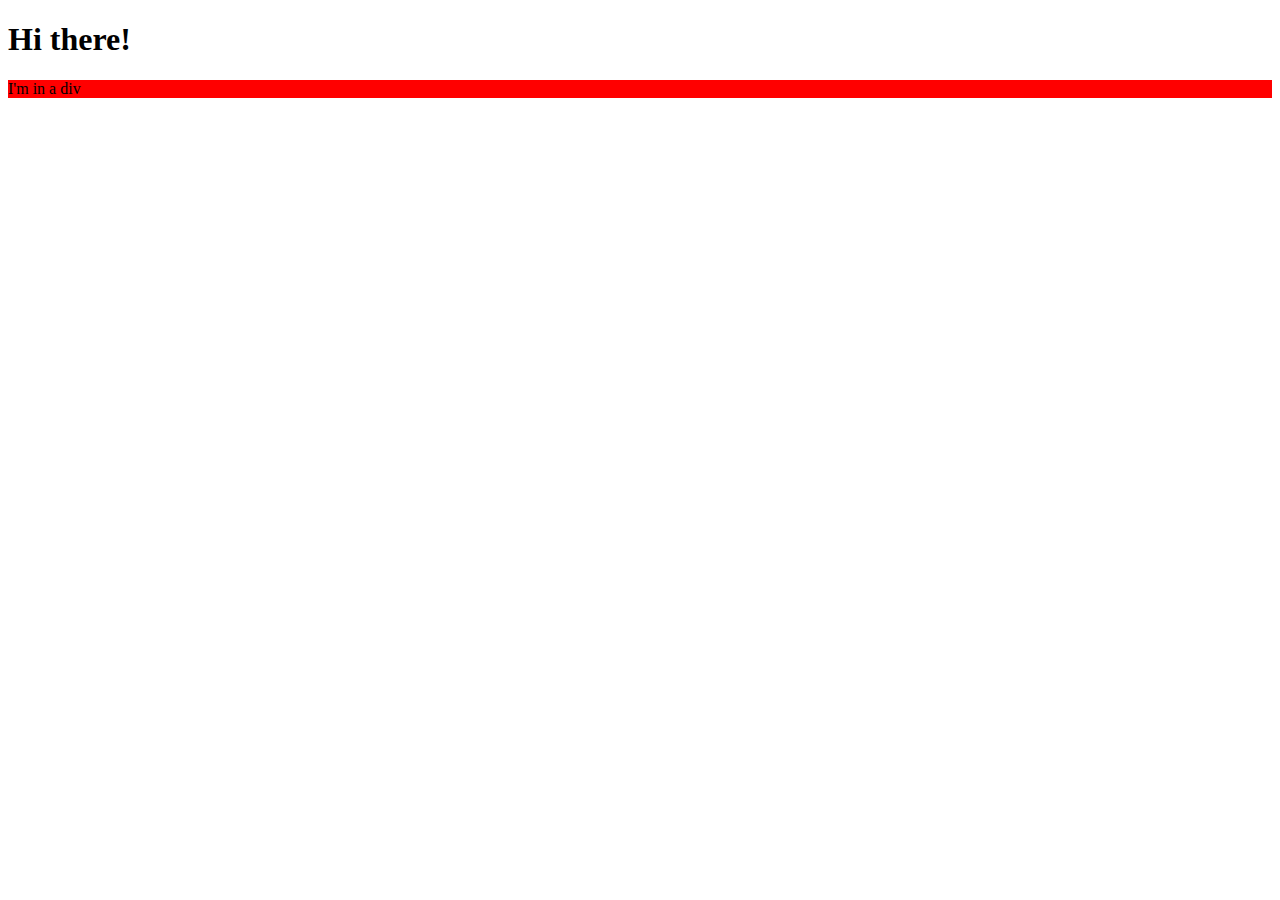
==== index.html @ df1813db "Created the folder structure, added the files and linked them" ====
<!DOCTYPE html>
<html lang="en">
<head>
    <meta charset="UTF-8">
    <title>Document</title>
    <link rel="stylesheet" href="styles.css">
</head>
<body>
    <h1>Hi there!</h1>
    <div class="placeholder">
        I'm in a div
    </div>
</body>
</html>
---- styles.css ----
.placeholder{
    background-color: red;
}
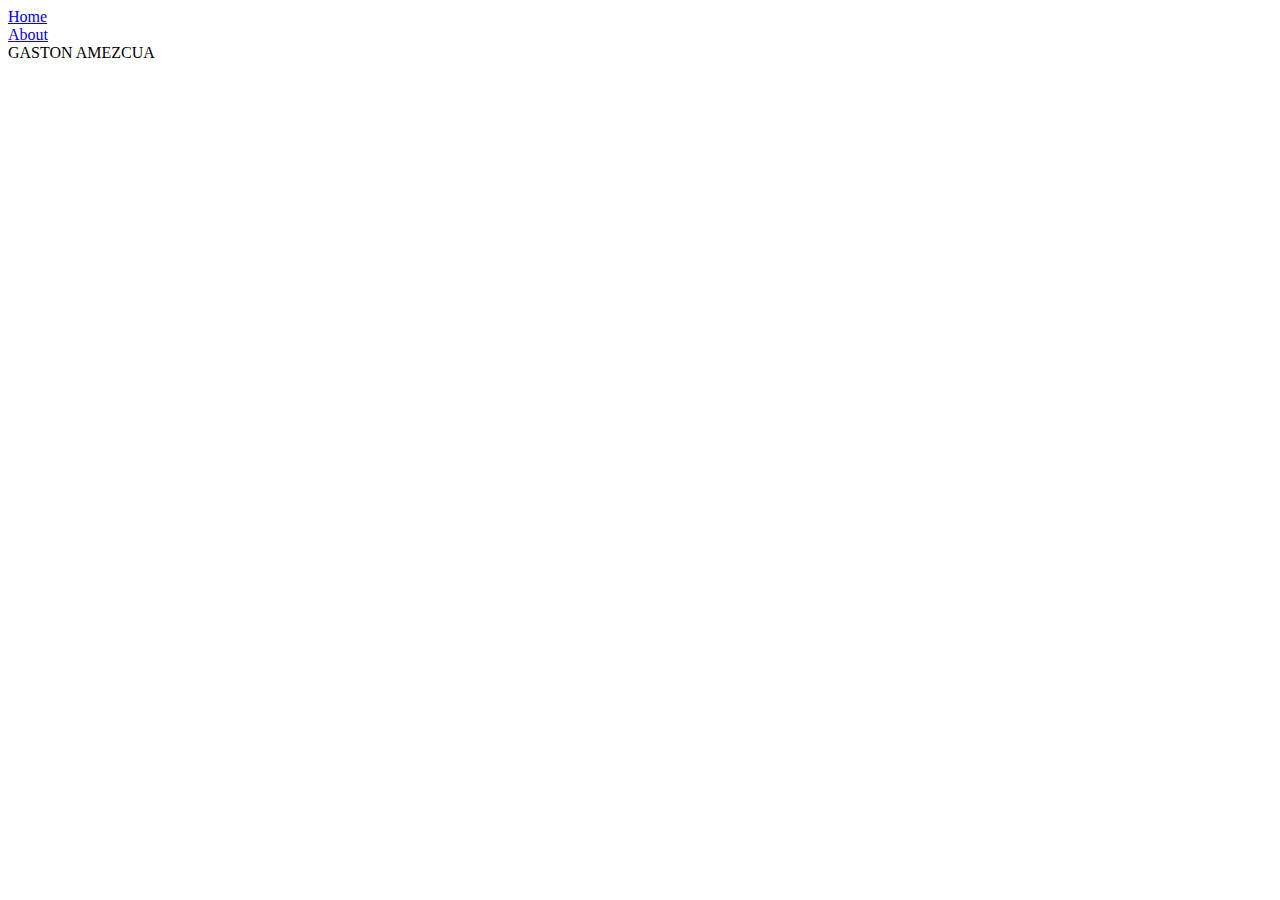
==== commit c7148d1a: "Created the div structure for the navbar" ====
--- a/index.html
+++ b/index.html
@@ -2,13 +2,28 @@
 <html lang="en">
 <head>
     <meta charset="UTF-8">
-    <title>Document</title>
+    <title>Portfolio Homepage</title>
     <link rel="stylesheet" href="styles.css">
 </head>
 <body>
-    <h1>Hi there!</h1>
-    <div class="placeholder">
-        I'm in a div
+    <div class="container">
+        <div class="nav-wrapper">
+            <div class="left-side">
+                <div class="nav-link-wrapper">
+                    <a href="index.html">Home</a>
+                </div>
+
+                <div class="nav-link-wrapper">
+                    <a href="about.html">About</a>
+                </div>
+            </div>
+            
+            <div class="right-side">
+                <div class="brand">
+                    <div>GASTON AMEZCUA</div>
+                </div>
+            </div>
+        </div>
     </div>
 </body>
 </html>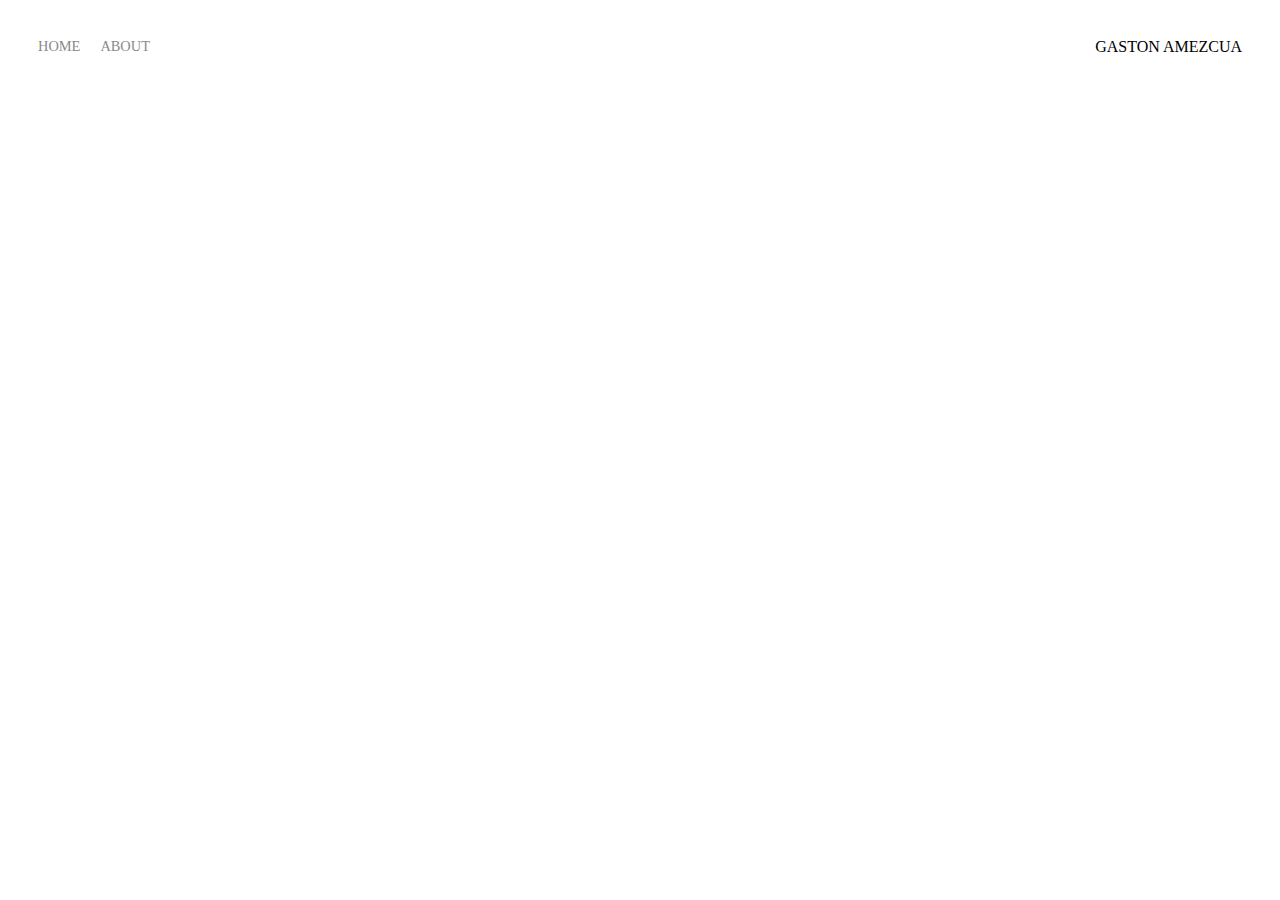
==== commit faa33389: "Added comments to the html and css files" ====
--- a/index.html
+++ b/index.html
@@ -2,23 +2,32 @@
 <html lang="en">
 <head>
     <meta charset="UTF-8">
+    <!--add the title to the home page-->
     <title>Portfolio Homepage</title>
+    <!--links the css style styles to the html page-->
     <link rel="stylesheet" href="styles.css">
 </head>
 <body>
+    <!--creates a main container holding the nav bar-->
     <div class="container">
+        <!--this div holds the left side hyperlinks and the 
+        right side name brand-->
         <div class="nav-wrapper">
+            <!--the left side div holds the hyperlinks on the left side-->
             <div class="left-side">
+                <!--this div holds the hypelink for the home page-->
                 <div class="nav-link-wrapper">
                     <a href="index.html">Home</a>
                 </div>
-
+                <!--this div hols the hyperlink for the about page-->
                 <div class="nav-link-wrapper">
                     <a href="about.html">About</a>
                 </div>
             </div>
             
+            <!--this div holds the right side name brand -->
             <div class="right-side">
+                <!--this div holds the name of the brand-->
                 <div class="brand">
                     <div>GASTON AMEZCUA</div>
                 </div>
--- a/styles.css
+++ b/styles.css
@@ -1,3 +1,60 @@
-.placeholder{
-    background-color: red;
+body {
+    margin: 0px;
+}
+
+/*add the style for the nav wrapper div
+using flexbox so they are side by side */
+.nav-wrapper {
+    display: flex;
+    justify-content: space-between;
+    padding: 38px;
+}
+
+/*this style adds flexbox on the left side div
+making this div display things side by side*/
+.left-side {
+    display: flex;
+}
+
+/*this style navigates from the nav wrapper
+to the left side using > and affects the divs 
+that are inside left side, it adds a marging,
+changes the font size to 90% and changes
+everything to uppercase*/
+.nav-wrapper > .left-side > div {
+    margin-right: 20px;
+    font-size: 0.9em;
+    text-transform: uppercase;
+}
+
+/*giving the nav link wrapper hyperlinks a height
+of 22px, changes the default html underline style to 
+1px solid transparent underline and a transition
+that changes every 0.5 seconds*/
+.nav-link-wrapper {
+    height: 22px;
+    border-bottom: 1px solid transparent;
+    transition: border-bottom 0.5s;
+}
+
+/*changes the nav link wrapper hyperlinks color
+to grey, takes away the underline with text decoration: none,
+but with the transition and the above style it changes color 
+every 0.5 seconds, NOTE: this specifically affects the a tag*/
+.nav-link-wrapper a {
+    color: #8a8a8a;
+    text-decoration: none;
+    transition: color 0.5s;
+}
+
+/*this style changes the underline to black, when you're
+hovering over the hyperlink */
+.nav-link-wrapper:hover {
+    border-bottom: 1px solid black;
+}
+
+/*this style changes the hyperlink text to black, when you're
+hovering over the hyperlink NOTE: this specifically affects the a tag*/
+.nav-link-wrapper a:hover {
+    color: black;
 }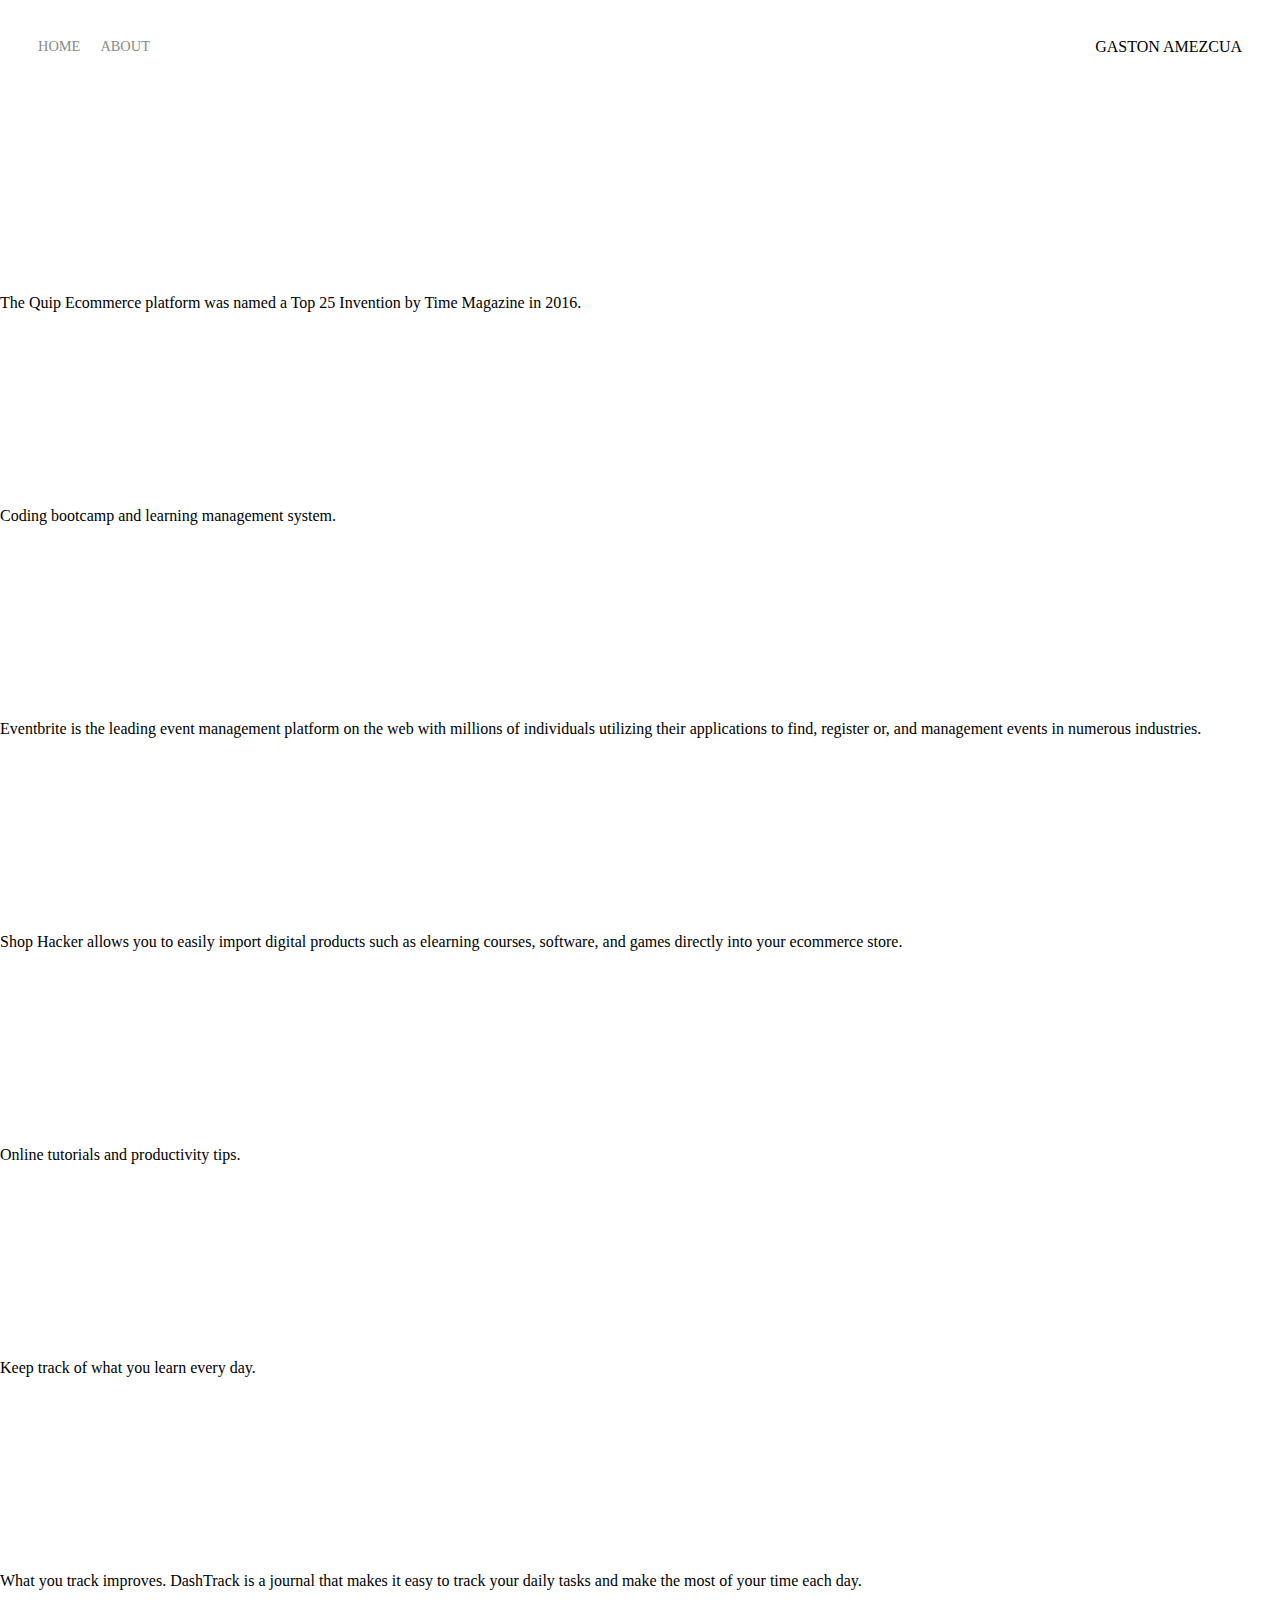
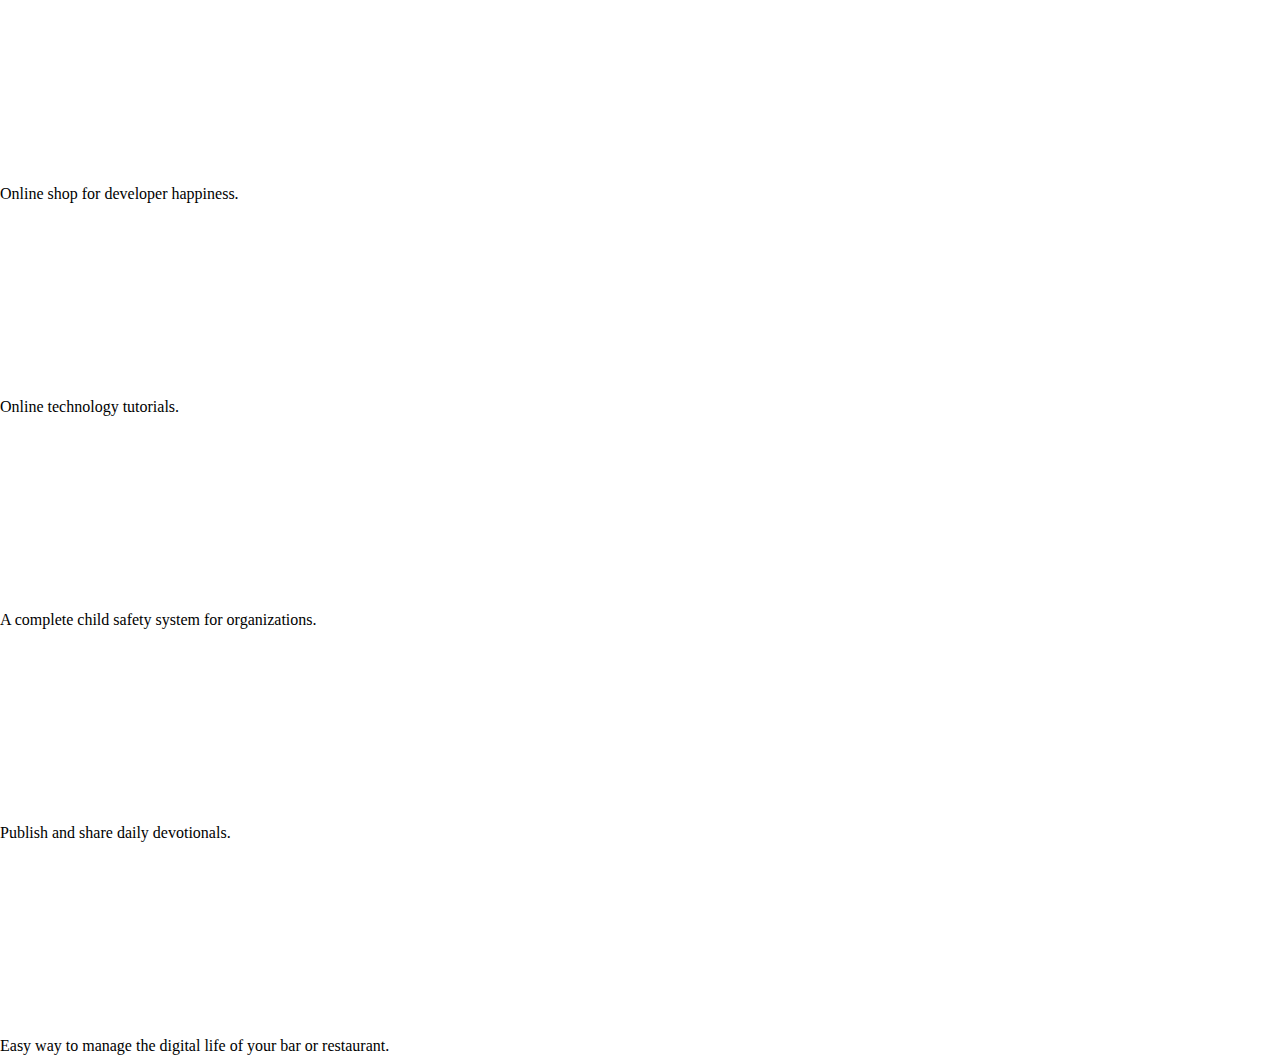
==== commit 8c212d7f: "Added some comments and created the div structure on html for the imgs" ====
--- a/index.html
+++ b/index.html
@@ -1,5 +1,6 @@
 <!DOCTYPE html>
 <html lang="en">
+
 <head>
     <meta charset="UTF-8">
     <!--add the title to the home page-->
@@ -7,6 +8,7 @@
     <!--links the css style styles to the html page-->
     <link rel="stylesheet" href="styles.css">
 </head>
+
 <body>
     <!--creates a main container holding the nav bar-->
     <div class="container">
@@ -24,7 +26,7 @@
                     <a href="about.html">About</a>
                 </div>
             </div>
-            
+
             <!--this div holds the right side name brand -->
             <div class="right-side">
                 <!--this div holds the name of the brand-->
@@ -33,6 +35,233 @@
                 </div>
             </div>
         </div>
+
+        <!--everything below the navbar will be the content wrapper-->
+        <div class="content-wrapper">
+            <!--this is what stores the collection of portfolio items-->
+            <div class="portfolio-items-wrapper">
+                <!--this is what stores a single portfolio item-->
+                <div class="portfolio-item-wrapper">
+                    <!--this div holds an image and have it as it's background NOTE: you use css code to make it a background img-->
+                    <div class="portfolio-img-background" style="background-image:url(images/portfolio1.jpg)"></div>
+                    <!--thid div will manage the logo that goes on top of the background image-->
+                    <div class="img-text-wrapper">
+                        <!--holds the logo-->
+                        <div class="logo-wrapper">
+                            <!--when you want use images inside html you use the img tag-->
+                            <img src="images/logos/quip.png">
+                        </div>
+                        <!--Creates the subtitle for the img-->
+                        <div class="subtitle">
+                            The Quip Ecommerce platform was named a Top 25 Invention by Time Magazine in 2016.
+                        </div>
+                    </div>
+                </div>
+
+                <!--this is what stores a single portfolio item-->
+                <div class="portfolio-item-wrapper">
+                    <!--this div holds an image and have it as it's background NOTE: you use css code to make it a background img-->
+                    <div class="portfolio-img-background" style="background-image:url(images/portfolio2.jpg)"></div>
+                    <!--thid div will manage the logo that goes on top of the background image-->
+                    <div class="img-text-wrapper">
+                        <!--holds the logo-->
+                        <div class="logo-wrapper">
+                            <!--when you want use images inside html you use the img tag-->
+                            <img src="images/logos/devcamp.png">
+                        </div>
+                        <!--Creates the subtitle for the img-->
+                        <div class="subtitle">
+                            Coding bootcamp and learning management system.
+                        </div>
+                    </div>
+                </div>
+
+                <!--this is what stores a single portfolio item-->
+                <div class="portfolio-item-wrapper">
+                    <!--this div holds an image and have it as it's background NOTE: you use css code to make it a background img-->
+                    <div class="portfolio-img-background" style="background-image:url(images/portfolio3.jpg)"></div>
+                    <!--thid div will manage the logo that goes on top of the background image-->
+                    <div class="img-text-wrapper">
+                        <!--holds the logo-->
+                        <div class="logo-wrapper">
+                            <!--when you want use images inside html you use the img tag-->
+                            <img src="images/logos/eventbrite.png">
+                        </div>
+                        <!--Creates the subtitle for the img-->
+                        <div class="subtitle">
+                            Eventbrite is the leading event management platform on the web with millions of individuals utilizing their applications
+              to find, register or, and management events in numerous industries.
+                        </div>
+                    </div>
+                </div>
+
+                <!--this is what stores a single portfolio item-->
+                <div class="portfolio-item-wrapper">
+                    <!--this div holds an image and have it as it's background NOTE: you use css code to make it a background img-->
+                    <div class="portfolio-img-background" style="background-image:url(images/portfolio4.jpg)"></div>
+                    <!--thid div will manage the logo that goes on top of the background image-->
+                    <div class="img-text-wrapper">
+                        <!--holds the logo-->
+                        <div class="logo-wrapper">
+                            <!--when you want use images inside html you use the img tag-->
+                            <img src="images/logos/shop-hacker.png">
+                        </div>
+                        <!--Creates the subtitle for the img-->
+                        <div class="subtitle">
+                            Shop Hacker allows you to easily import digital products such as elearning courses, software, and games directly
+              into your ecommerce store.
+                        </div>
+                    </div>
+                </div>
+
+                <!--this is what stores a single portfolio item-->
+                <div class="portfolio-item-wrapper">
+                    <!--this div holds an image and have it as it's background NOTE: you use css code to make it a background img-->
+                    <div class="portfolio-img-background" style="background-image:url(images/portfolio5.jpg)"></div>
+                    <!--thid div will manage the logo that goes on top of the background image-->
+                    <div class="img-text-wrapper">
+                        <!--holds the logo-->
+                        <div class="logo-wrapper">
+                            <!--when you want use images inside html you use the img tag-->
+                            <img src="images/logos/crondose.png">
+                        </div>
+                        <!--Creates the subtitle for the img-->
+                        <div class="subtitle">
+                            Online tutorials and productivity tips.
+                        </div>
+                    </div>
+                </div>
+
+                <!--this is what stores a single portfolio item-->
+                <div class="portfolio-item-wrapper">
+                    <!--this div holds an image and have it as it's background NOTE: you use css code to make it a background img-->
+                    <div class="portfolio-img-background" style="background-image:url(images/portfolio6.jpg)"></div>
+                    <!--thid div will manage the logo that goes on top of the background image-->
+                    <div class="img-text-wrapper">
+                        <!--holds the logo-->
+                        <div class="logo-wrapper">
+                            <!--when you want use images inside html you use the img tag-->
+                            <img src="images/logos/dailysmarty.png">
+                        </div>
+                        <!--Creates the subtitle for the img-->
+                        <div class="subtitle">
+                            Keep track of what you learn every day.
+                        </div>
+                    </div>
+                </div>
+
+                <!--this is what stores a single portfolio item-->
+                <div class="portfolio-item-wrapper">
+                    <!--this div holds an image and have it as it's background NOTE: you use css code to make it a background img-->
+                    <div class="portfolio-img-background" style="background-image:url(images/portfolio7.jpg)"></div>
+                    <!--thid div will manage the logo that goes on top of the background image-->
+                    <div class="img-text-wrapper">
+                        <!--holds the logo-->
+                        <div class="logo-wrapper">
+                            <!--when you want use images inside html you use the img tag-->
+                            <img src="images/logos/dashtrack.png">
+                        </div>
+                        <!--Creates the subtitle for the img-->
+                        <div class="subtitle">
+                            What you track improves. DashTrack is a journal that makes it easy to track your daily tasks and make the most
+              of your time each day.
+                        </div>
+                    </div>
+                </div>
+
+                <!--this is what stores a single portfolio item-->
+                <div class="portfolio-item-wrapper">
+                    <!--this div holds an image and have it as it's background NOTE: you use css code to make it a background img-->
+                    <div class="portfolio-img-background" style="background-image:url(images/portfolio8.jpg)"></div>
+                    <!--thid div will manage the logo that goes on top of the background image-->
+                    <div class="img-text-wrapper">
+                        <!--holds the logo-->
+                        <div class="logo-wrapper">
+                            <!--when you want use images inside html you use the img tag-->
+                            <img src="images/logos/devtrunk.png">
+                        </div>
+                        <!--Creates the subtitle for the img-->
+                        <div class="subtitle">
+                            Online shop for developer happiness.
+                        </div>
+                    </div>
+                </div>
+
+                <!--this is what stores a single portfolio item-->
+                <div class="portfolio-item-wrapper">
+                    <!--this div holds an image and have it as it's background NOTE: you use css code to make it a background img-->
+                    <div class="portfolio-img-background" style="background-image:url(images/portfolio9.jpg)"></div>
+                    <!--thid div will manage the logo that goes on top of the background image-->
+                    <div class="img-text-wrapper">
+                        <!--holds the logo-->
+                        <div class="logo-wrapper">
+                            <!--when you want use images inside html you use the img tag-->
+                            <img src="images/logos/edutechional.png">
+                        </div>
+                        <!--Creates the subtitle for the img-->
+                        <div class="subtitle">
+                            Online technology tutorials.
+                        </div>
+                    </div>
+                </div>
+
+                <!--this is what stores a single portfolio item-->
+                <div class="portfolio-item-wrapper">
+                    <!--this div holds an image and have it as it's background NOTE: you use css code to make it a background img-->
+                    <div class="portfolio-img-background" style="background-image:url(images/portfolio10.jpg)"></div>
+                    <!--thid div will manage the logo that goes on top of the background image-->
+                    <div class="img-text-wrapper">
+                        <!--holds the logo-->
+                        <div class="logo-wrapper">
+                            <!--when you want use images inside html you use the img tag-->
+                            <img src="images/logos/ministry-safe.png">
+                        </div>
+                        <!--Creates the subtitle for the img-->
+                        <div class="subtitle">
+                            A complete child safety system for organizations.
+                        </div>
+                    </div>
+                </div>
+
+                <!--this is what stores a single portfolio item-->
+                <div class="portfolio-item-wrapper">
+                    <!--this div holds an image and have it as it's background NOTE: you use css code to make it a background img-->
+                    <div class="portfolio-img-background" style="background-image:url(images/portfolio11.jpg)"></div>
+                    <!--thid div will manage the logo that goes on top of the background image-->
+                    <div class="img-text-wrapper">
+                        <!--holds the logo-->
+                        <div class="logo-wrapper">
+                            <!--when you want use images inside html you use the img tag-->
+                            <img src="images/logos/open-devos.png">
+                        </div>
+                        <!--Creates the subtitle for the img-->
+                        <div class="subtitle">
+                            Publish and share daily devotionals.
+                        </div>
+                    </div>
+                </div>
+
+                <!--this is what stores a single portfolio item-->
+                <div class="portfolio-item-wrapper">
+                    <!--this div holds an image and have it as it's background NOTE: you use css code to make it a background img-->
+                    <div class="portfolio-img-background" style="background-image:url(images/portfolio12.jpg)"></div>
+                    <!--thid div will manage the logo that goes on top of the background image-->
+                    <div class="img-text-wrapper">
+                        <!--holds the logo-->
+                        <div class="logo-wrapper">
+                            <!--when you want use images inside html you use the img tag-->
+                            <img src="images/logos/toastability.png">
+                        </div>
+                        <!--Creates the subtitle for the img-->
+                        <div class="subtitle">
+                            Easy way to manage the digital life of your bar or restaurant.
+                        </div>
+                    </div>
+                </div>
+
+            </div>
+        </div>
     </div>
 </body>
+
 </html>--- a/styles.css
+++ b/styles.css
@@ -1,7 +1,18 @@
+/* MASTER STYLES*/
+/*select the whole body element in html and make the margin 0
+so that all the elements inside are right next to each other*/
 body {
     margin: 0px;
 }
 
+/*i want the container to use grid, and then i want to create
+these template columns using 1fr (fractional unit)*/
+.container {
+    display: grid;
+    grid-template-columns: 1fr;
+}
+
+/* NAVBAR STYLES*/
 /*add the style for the nav wrapper div
 using flexbox so they are side by side */
 .nav-wrapper {
@@ -57,4 +68,6 @@
 hovering over the hyperlink NOTE: this specifically affects the a tag*/
 .nav-link-wrapper a:hover {
     color: black;
-}+}
+
+/*PORTFOLIO STYLES*/
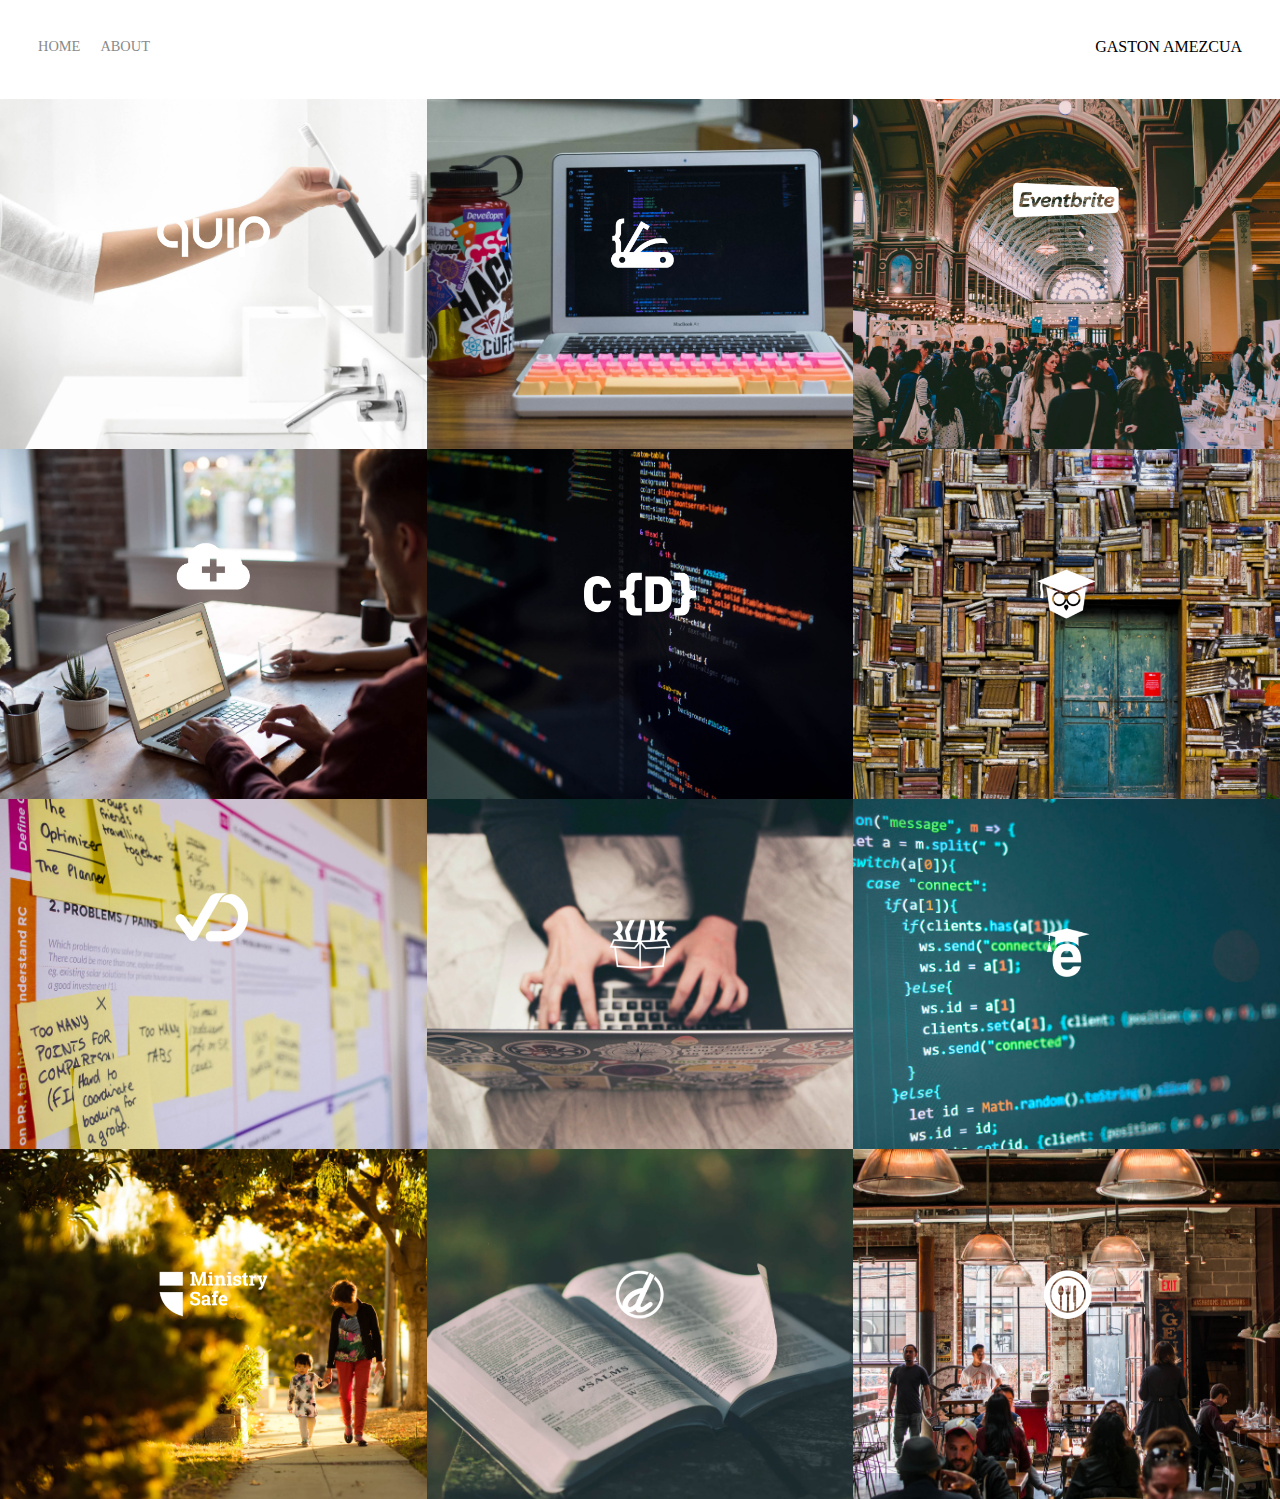
==== commit 147680d7: "Added styles for the of css grid/added javascript/added comments/started working on about page" ====
--- a/index.html
+++ b/index.html
@@ -262,6 +262,30 @@
             </div>
         </div>
     </div>
+
 </body>
-
+<!--add javascript code-->
+<script>
+    //this line will grab all items tagged with portfolio-item-wrapper
+    const portfolioItems = document.querySelectorAll('.portfolio-item-wrapper');
+
+    //this arrow function will get me the specific div and location in 
+    //memory where the img is and will darken it with the css style
+    portfolioItems.forEach(portfolioItem => {
+        //this event listener will act when the mouse is over the img
+        //and will add or apply the img-darken style
+        portfolioItem.addEventListener('mouseover', () => {
+            //console.log(portfolioItem.childNodes);
+            //console.log(portfolioItem.childNodes[1].classList);
+            portfolioItem.childNodes[3].classList.add('img-darken');
+        })
+
+        //this event listener will act when the mouse is not over the img
+        //and will remove the img-darken style
+       /portfolioItem.addEventListener('mouseout', () => {
+           // console.log(portfolioItem.childNodes[1].classList);
+            portfolioItem.childNodes[3].classList.remove('img-darken');
+        })
+    })
+</script>
 </html>--- a/styles.css
+++ b/styles.css
@@ -71,3 +71,81 @@
 }
 
 /*PORTFOLIO STYLES*/
+/*use css grid to make the columns for the imgs
+this will make 3 columns*/
+.portfolio-items-wrapper {
+    display: grid;
+    grid-template-columns: 1fr 1fr 1fr;
+}
+
+/*changing the position for the img for it to be relative to the 
+image background */
+.portfolio-item-wrapper {
+    position: relative;
+}
+
+/*start to style the img background it will have the height of 350px and the 
+width will adjust automatically, background size cover will crop the images nicely
+so they are right next to each other because they are different sizes, the
+background img will be centered, because the images are inline in the html code
+there is no reason to load them here hence no repeat will help me apply the styling
+to all different images without them repeating */
+.portfolio-img-background {
+    height: 350px;
+    width: 100%;
+    background-size: cover;
+    background-position: center;
+    background-repeat: no-repeat;
+}
+
+/*here i am placing the text right over the img background div,
+in order to put the text on top of the img background position relative 
+has to be in use if i want to have another div nested inside of it,
+when using position absolute i am forcing an element to be somewhere
+it normally doesnt go in order for me to do that it has to be in a parent
+element that has a relative position,*/
+.img-text-wrapper {
+    position: absolute;
+    top: 0; /*want this to be position at the very top*/
+    display: flex; /*using flexbox*/
+    flex-direction: column;
+    justify-content: center; /*center left to right*/
+    align-items: center;/*center top to bottom*/
+    height: 100%;/*want it to take the full aparent height*/
+    text-align: center; /*want all the text inside of it to be centered*/
+    padding-left: 100px;
+    padding-right: 100px;
+}
+
+/*style the image thats on top of the img background*/
+.logo-wrapper img {
+width: 50%;
+margin-bottom: 20px;
+}
+
+/*here i want the text to transition slowly hence 1s on transition
+also i want it to be transparent until its been hovered over,
+think of it as the starting state and the style underneath is the 
+ending state, since this is the starting state add font weight exactly
+as underneath to make sure the text is the same font size when it starts
+otherwise it will show in screen like its jumping or changing font size 
+when you hover over because it will start as its normal value by default*/
+.img-text-wrapper .subtitle {
+    transition: 1s;
+    font-weight: 600;
+    color: transparent;
+}
+
+/*chaging the color of the subtitle text and making it bold like
+only when hovering over(needs this specification to be able to make it work*/
+.img-text-wrapper:hover .subtitle {
+font-weight: 600;
+color: lightseagreen;
+}
+
+/*this is what i am going to use for the dark transition when 
+you hover over the img*/
+.img-darken {
+    transition: 1s;
+    filter: brightness(10%);
+}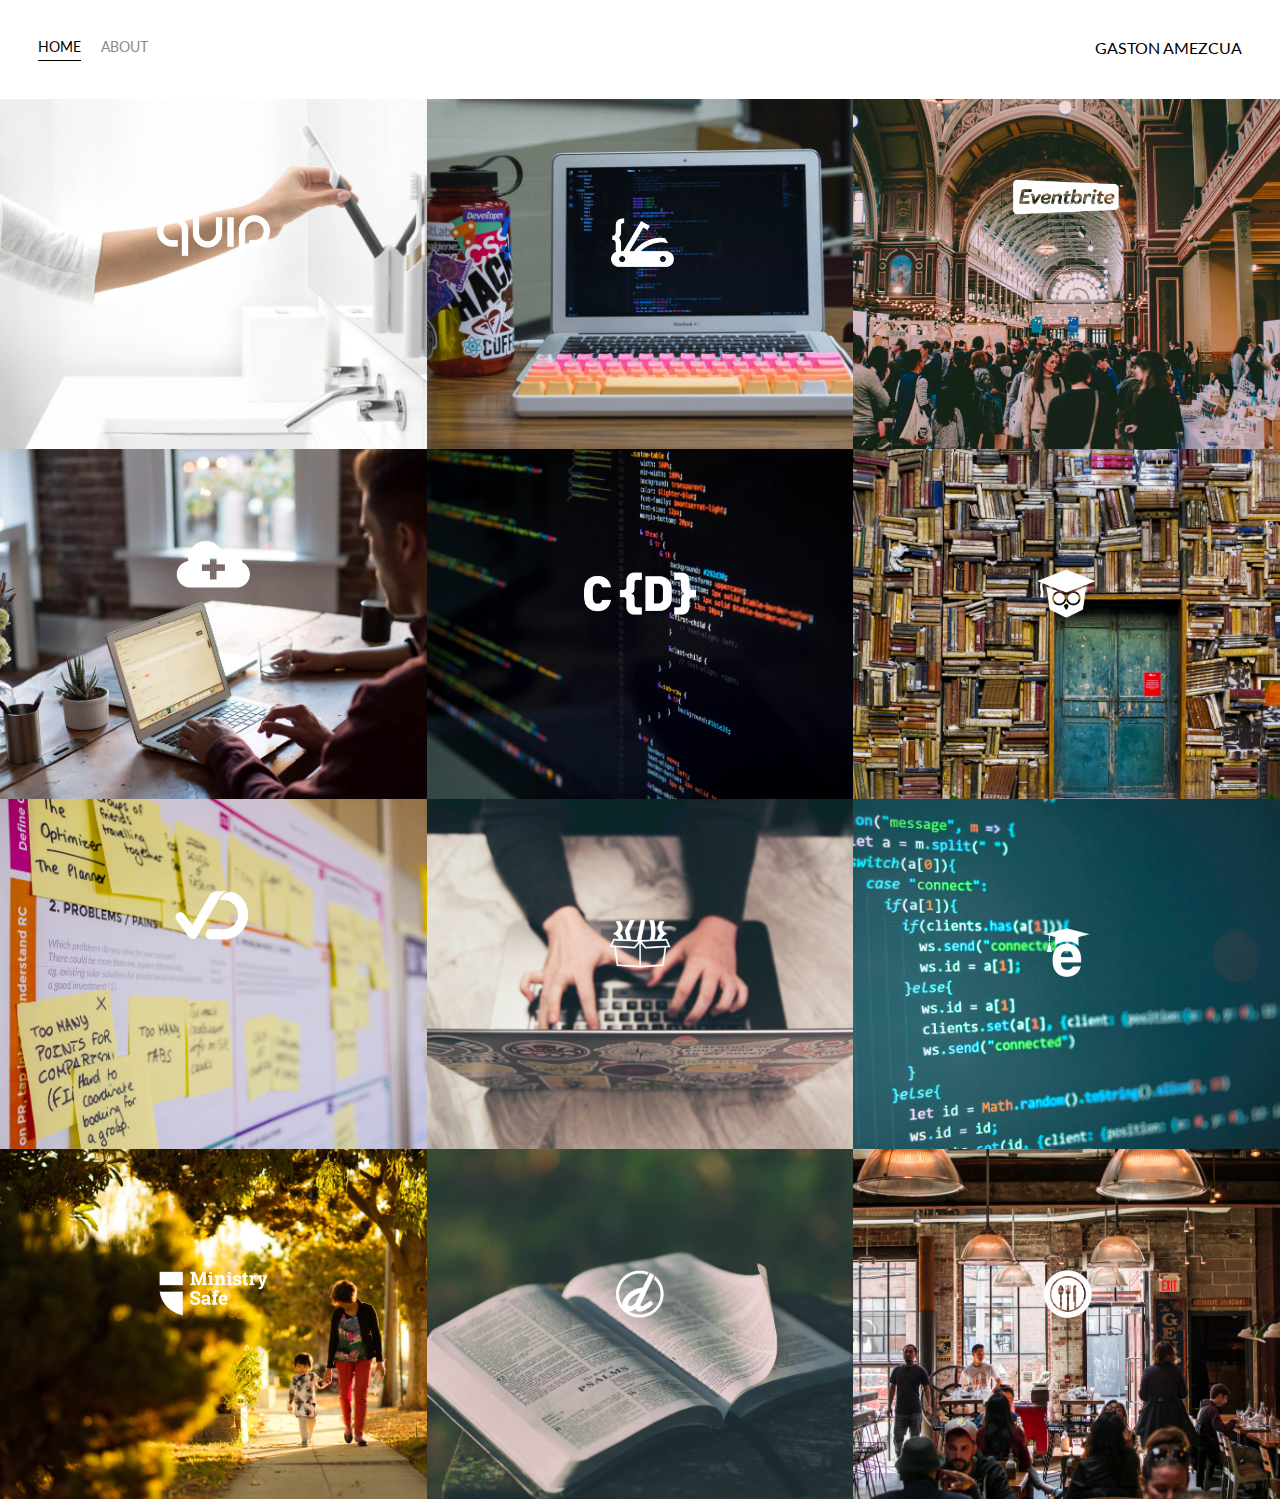
==== commit edac4064: "Finished the about page/added final styles for about page/ and fixed a small visual bug on the navba" ====
--- a/index.html
+++ b/index.html
@@ -5,6 +5,8 @@
     <meta charset="UTF-8">
     <!--add the title to the home page-->
     <title>Portfolio Homepage</title>
+    <!--add the font styling-->
+    <link href="https://fonts.googleapis.com/css2?family=Lato&display=swap" rel="stylesheet">
     <!--links the css style styles to the html page-->
     <link rel="stylesheet" href="styles.css">
 </head>
@@ -18,7 +20,7 @@
             <!--the left side div holds the hyperlinks on the left side-->
             <div class="left-side">
                 <!--this div holds the hypelink for the home page-->
-                <div class="nav-link-wrapper">
+                <div class="nav-link-wrapper active-nav-link">
                     <a href="index.html">Home</a>
                 </div>
                 <!--this div hols the hyperlink for the about page-->
--- a/styles.css
+++ b/styles.css
@@ -2,6 +2,7 @@
 /*select the whole body element in html and make the margin 0
 so that all the elements inside are right next to each other*/
 body {
+    font-family: "Lato", sans-serif;
     margin: 0px;
 }
 
@@ -68,6 +69,16 @@
 hovering over the hyperlink NOTE: this specifically affects the a tag*/
 .nav-link-wrapper a:hover {
     color: black;
+}
+
+/*so that the border under the navbar stays selected*/
+.active-nav-link {
+    border-bottom: 1px solid black;
+}
+
+/*i need to override the default color behavior */
+.active-nav-link a {
+    color: black !important;
 }
 
 /*PORTFOLIO STYLES*/
@@ -148,4 +159,23 @@
 .img-darken {
     transition: 1s;
     filter: brightness(10%);
-}+}
+
+/*ABOUT  STYLES*/
+.two-column-wrapper {
+    display:grid;
+    grid-template-columns: 1fr 1fr;
+}
+
+.profile-image-wrapper img {
+    width: 100%;
+}
+
+.profile-content-wrapper {
+    padding: 30px;
+}
+
+.profile-content-wrapper h1 {
+    color: lightseagreen;
+}
+
